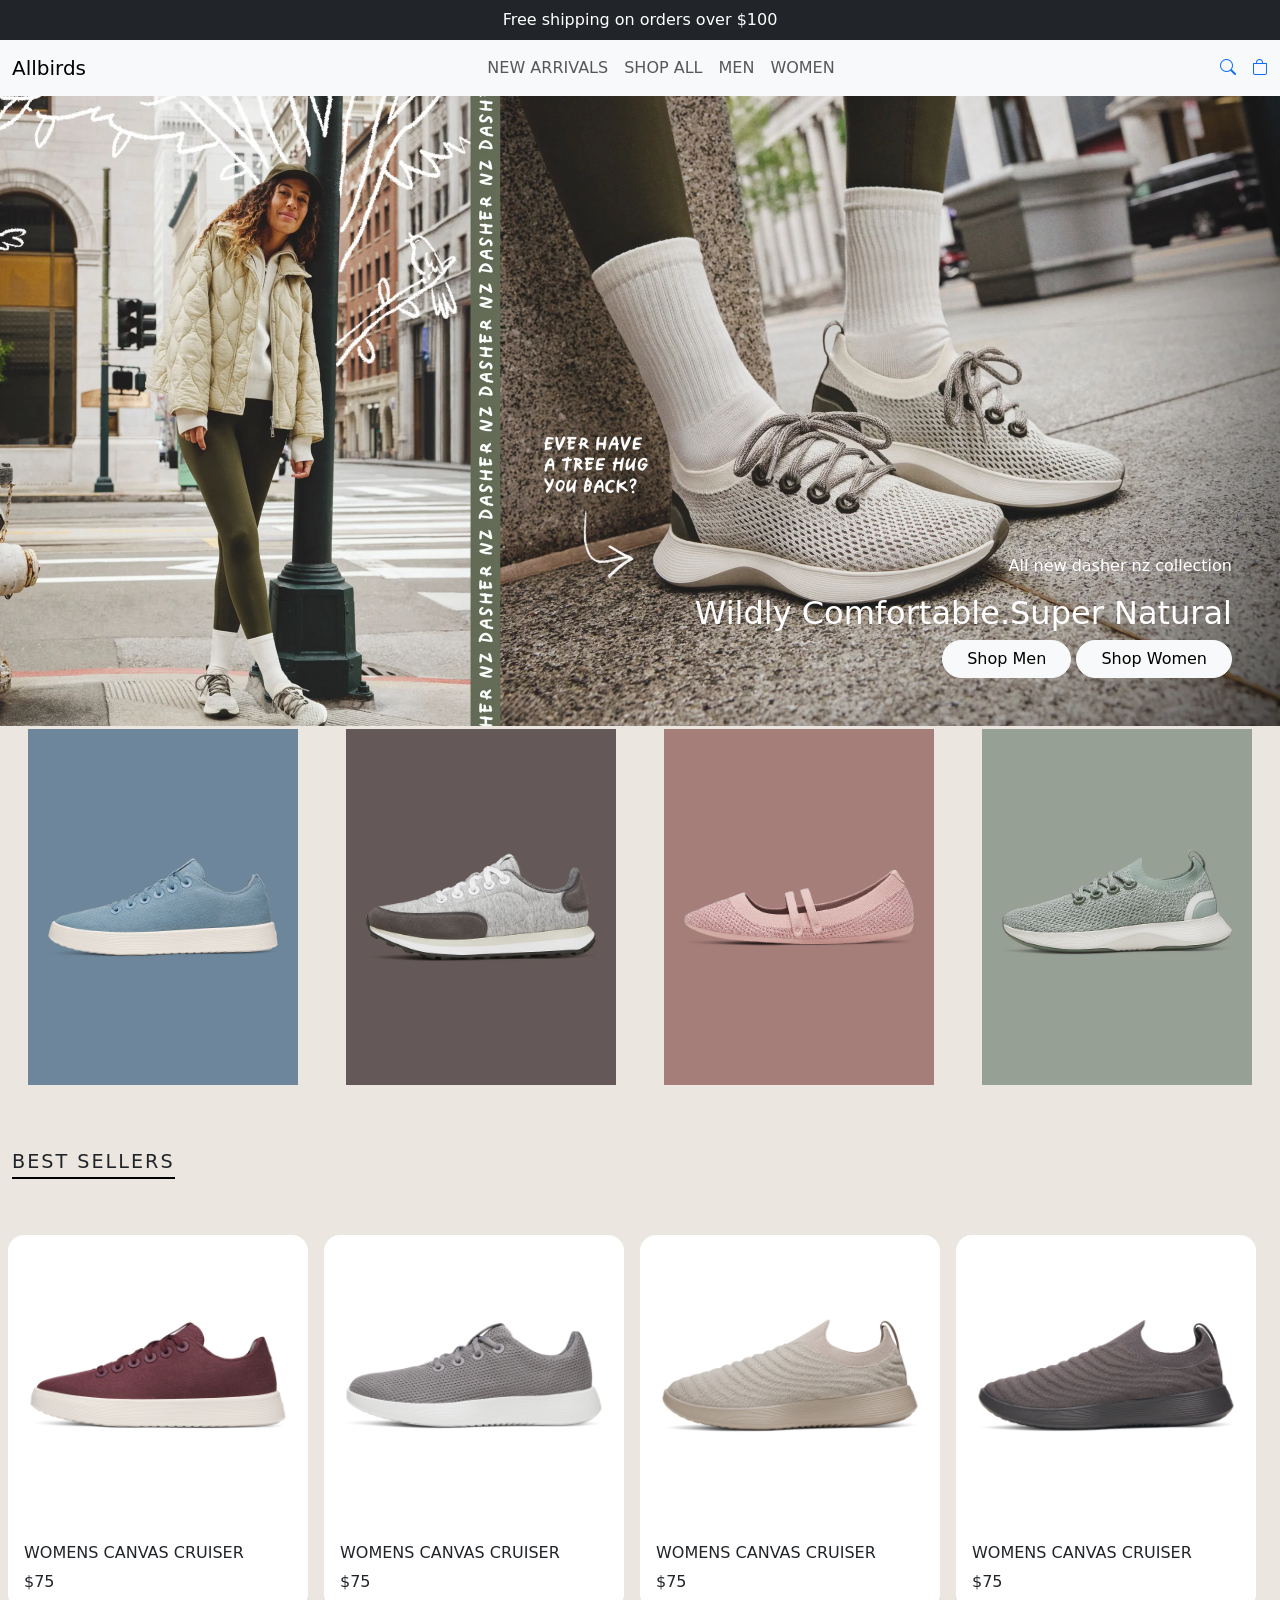
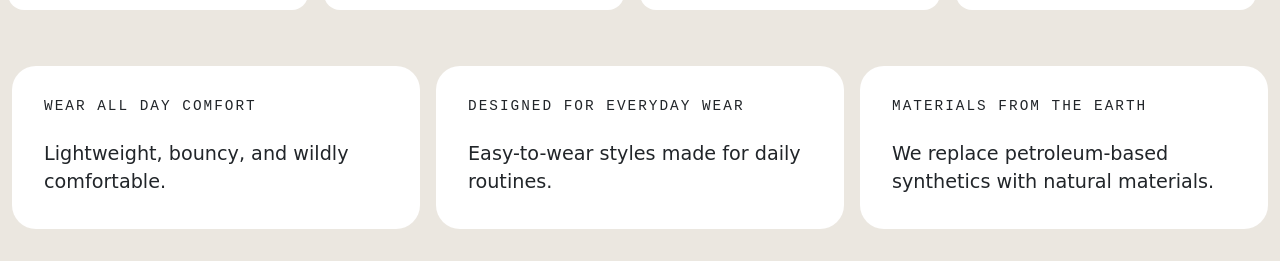
==== assignment-2/index.html @ 514717ff "Add assignment 2" ====
<!DOCTYPE html>
<html lang="en">
<head>
    <meta charset="UTF-8">
    <meta name="viewport" content="width=device-width, initial-scale=1.0">
    <title>Allbirds Clone</title>
    <link href="https://cdn.jsdelivr.net/npm/bootstrap@5.3.3/dist/css/bootstrap.min.css" rel="stylesheet">
    <link rel="stylesheet" href="style.css">
    <link rel="stylesheet" href="https://cdn.jsdelivr.net/npm/bootstrap-icons@1.11.3/font/bootstrap-icons.min.css">
</head>
<body>
    <header>
        <div class="bg-dark text-white text-center py-2"> Free shipping on orders over $100</div>
        <nav class="navbar navbar-expand-lg bg-light"> 
           <div class="container-fluid">
            
            <button class="navbar-toggler" type="button" data-bs-toggle="collapse" data-bs-target="#navbarSupportedContent" aria-controls="navbarSupportedContent" aria-expanded="false" aria-label="Toggle navigation">
                 <span class="navbar-toggler-icon"></span>
            </button>
            <a class="navbar-brand" href="#">Allbirds</a>
            <div class="collapse navbar-collapse" id="navbarSupportedContent">
                <ul class="navbar-nav mx-auto mb-2 mb-lg-0">
                    <li class="nav-item"><a class="nav-link" href="#">NEW ARRIVALS</a></li>
                    <li class="nav-item"><a class="nav-link" href="#">SHOP ALL</a></li>
                    <li class="nav-item"><a class="nav-link" href="#">MEN</a></li>
                    <li class="nav-item"><a class="nav-link" href="#">WOMEN</a></li>
                </ul>
            </div>
            <div class="d-flex gap-3">
                <a href="#"><i class="bi bi-search"></i></a>
                <a href="#"><i class="bi bi-bag"></i></a>
            </div>
            
        </div>
            
        </nav>
    </header>

    <main>
        <section class="hero d-flex align-items-end justify-content-end">
            <div class="text-end p-5">
                <p>All new dasher nz collection</p>
                <h2>Wildly Comfortable.Super Natural</h2>
                <div>
                    <a class="btn btn-light rounded-pill px-4" href="#">Shop Men</a>
                    <a class="btn btn-light rounded-pill px-4" href="#">Shop Women</a>
                </div>
            </div>
        </section>
        <section>
            <div class="container-fluid">
                 <div class="row row-cols-1 row-cols-md-2 row-cols-lg-4 g-3">
                    <div class="col">
                        <div class="tile tile-blue"><img src="images/shoe1.webp" alt="Blue sneaker" class="img-fluid px-3">
                        <a class="btn btn-outline-light rounded-pill" href="#">Shop Men</a>
                        </div>
                    </div>
                    <div class="col">
                        <div class="tile tile-brown"><img src="images/shoe2.webp" alt="" class="img-fluid px-3">
                        <a class="btn btn-outline-light rounded-pill" href="#">Shop Men</a>
                        </div>
                    </div>
                    <div class="col">
                        <div class="tile tile-pink"><img src="images/shoe3.webp" alt="" class="img-fluid px-3">
                        <a class="btn btn-outline-light rounded-pill" href="#">Shop Men</a>
                        </div>
                    </div>
                    <div class="col">
                        <div class="tile tile-green"><img src="images/shoe4.webp" alt="" class="img-fluid px-3">
                        <a class="btn btn-outline-light rounded-pill" href="#">Shop Men</a>
                        </div>
                    </div>
                </div>
        </div>
        </section>
            <section class="best-sellers">
                <div class="container-fluid">
                    <div class="row">
                        <div class="col">
                            <h2>BEST SELLERS</h2>
                        </div>
                    <div class="row row-cols-1 row-cols-md-2 row-cols-lg-4 g-3 flex-nowrap overflow-x-auto">
                        <div class="col">
                            <div class="card">
                                <img src="images/best seller1.webp" class="card-img-top" alt="WOMENS CANVAS CRUISER">
                                <div class="card-body">
                                    <h5 class="card-title">WOMENS CANVAS CRUISER</h5>
                                    <p class="card-text">$75</p>
                                </div>
                            </div>
                        </div>
                        <div class="col">
                            <div class="card">
                                <img src="images/best seller2.webp" class="card-img-top" alt="WOMENS CANVAS CRUISER">
                                <div class="card-body">
                                    <h5 class="card-title">WOMENS CANVAS CRUISER</h5>
                                    <p class="card-text">$75</p>
                                </div>
                            </div>
                        </div>
                        <div class="col">
                            <div class="card">
                                <img src="images/best seller3.webp" class="card-img-top" alt="WOMENS CANVAS CRUISER">
                                <div class="card-body">
                                    <h5 class="card-title">WOMENS CANVAS CRUISER</h5>
                                    <p class="card-text">$75</p>
                                </div>
                            </div>
                        </div>
                        <div class="col">
                            <div class="card">
                                <img src="images/best seller4.webp" class="card-img-top" alt="WOMENS CANVAS CRUISER">
                                <div class="card-body">
                                    <h5 class="card-title">WOMENS CANVAS CRUISER</h5>
                                    <p class="card-text">$75</p>
                                </div>
                            </div>
                        </div>
                        <div class="col">
                            <div class="card">
                                <img src="images/best seller4.webp" class="card-img-top" alt="WOMENS CANVAS CRUISER">
                                <div class="card-body">
                                    <h5 class="card-title">WOMENS CANVAS CRUISER</h5>
                                    <p class="card-text">$75</p>
                                </div>
                            </div>
                        </div>

                    </div>
                </div>
            </section>
            <section class="grid container-fluid row row-cols-1 row-cols-md-2 row-cols-lg-3 g-3">
                <div class="col" >
                    <div class="background-image">
                        <img src="" alt="">
                    </div>

                </div>
                <div class="col"></div>
                <div class="col"></div>
            </section>
<section class="info-section">
    <div class="container-fluid">
        <div class="row row-cols-1 row-cols-md-2 row-cols-lg-3 g-3">
            <div class="col">
                <div class="info-card">
                    <h5>Wear all day comfort</h5>
                    <p>Lightweight, bouncy, and wildly comfortable.</p>
                </div>
            </div>
            <div class="col">
                <div class="info-card">
                    <h5>Designed for everyday wear</h5>
                    <p>Easy-to-wear styles made for daily routines.</p>
                </div>
            </div>
            <div class="col">
                <div class="info-card">
                    <h5>Materials from the earth</h5>
                    <p>We replace petroleum-based synthetics with natural materials.</p>
                </div>
            </div>
        </div>
    </div>
</section>





            
            
    </main>

    <footer>
    </footer>

    <script src="https://cdn.jsdelivr.net/npm/bootstrap@5.3.3/dist/js/bootstrap.bundle.min.js"></script>
</body>
</html>
---- assignment-2/style.css ----
.hero{
    background-image: url("images/hero.webp");
    background-size: cover;
    background-position: center;
    height: 70vh;
    color: #fff;
}
.body {
    background-color: #fef3c6;
}
.tile {
    height: 400px;
    border-radius: 24px;
    display: flex;
    flex-direction: column;
    align-items: center;
    justify-content: center;
    position: relative;
    overflow: hidden;
    transition: border-radius 0.3s;
}
.tile:hover { border-radius: 50%; }
.tile .btn { opacity: 0; }
.tile:hover .btn { opacity: 1; }
@media (max-width: 768px) { .tile .btn { opacity: 1; } }
body {
    background-color: #ebe7e0;
}

.best-sellers h2 {
    display: inline-block;
    font-size: 1.2rem;
    text-transform: uppercase;
    letter-spacing: 2px;
    border-bottom: 2px solid #000;
    padding-bottom: 4px;
    margin: 24px 0;
}

.best-sellers .card {
    border: none;
    background-color:#fff;
    border-radius: 16px;
}

.best-sellers .card-img-top {
    height: 280px;
    object-fit: cover;
    border-radius: 16px;
}

.best-sellers .card-title {
    font-size: 1rem;
    margin-top: 12px;
}

.best-sellers .btn {
    border-radius: 50px;
}
.info-section {
    margin: 32px 0;
}

.info-card {
    background-color: #fff;
    border-radius: 24px;
    padding: 32px;
    height: 100%;
}

.info-card h5 {
    font-family: monospace;
    font-size: 0.9rem;
    text-transform: uppercase;
    letter-spacing: 2px;
    margin-bottom: 24px;
}

.info-card p {
    font-size: 1.2rem;
    margin: 0;
}
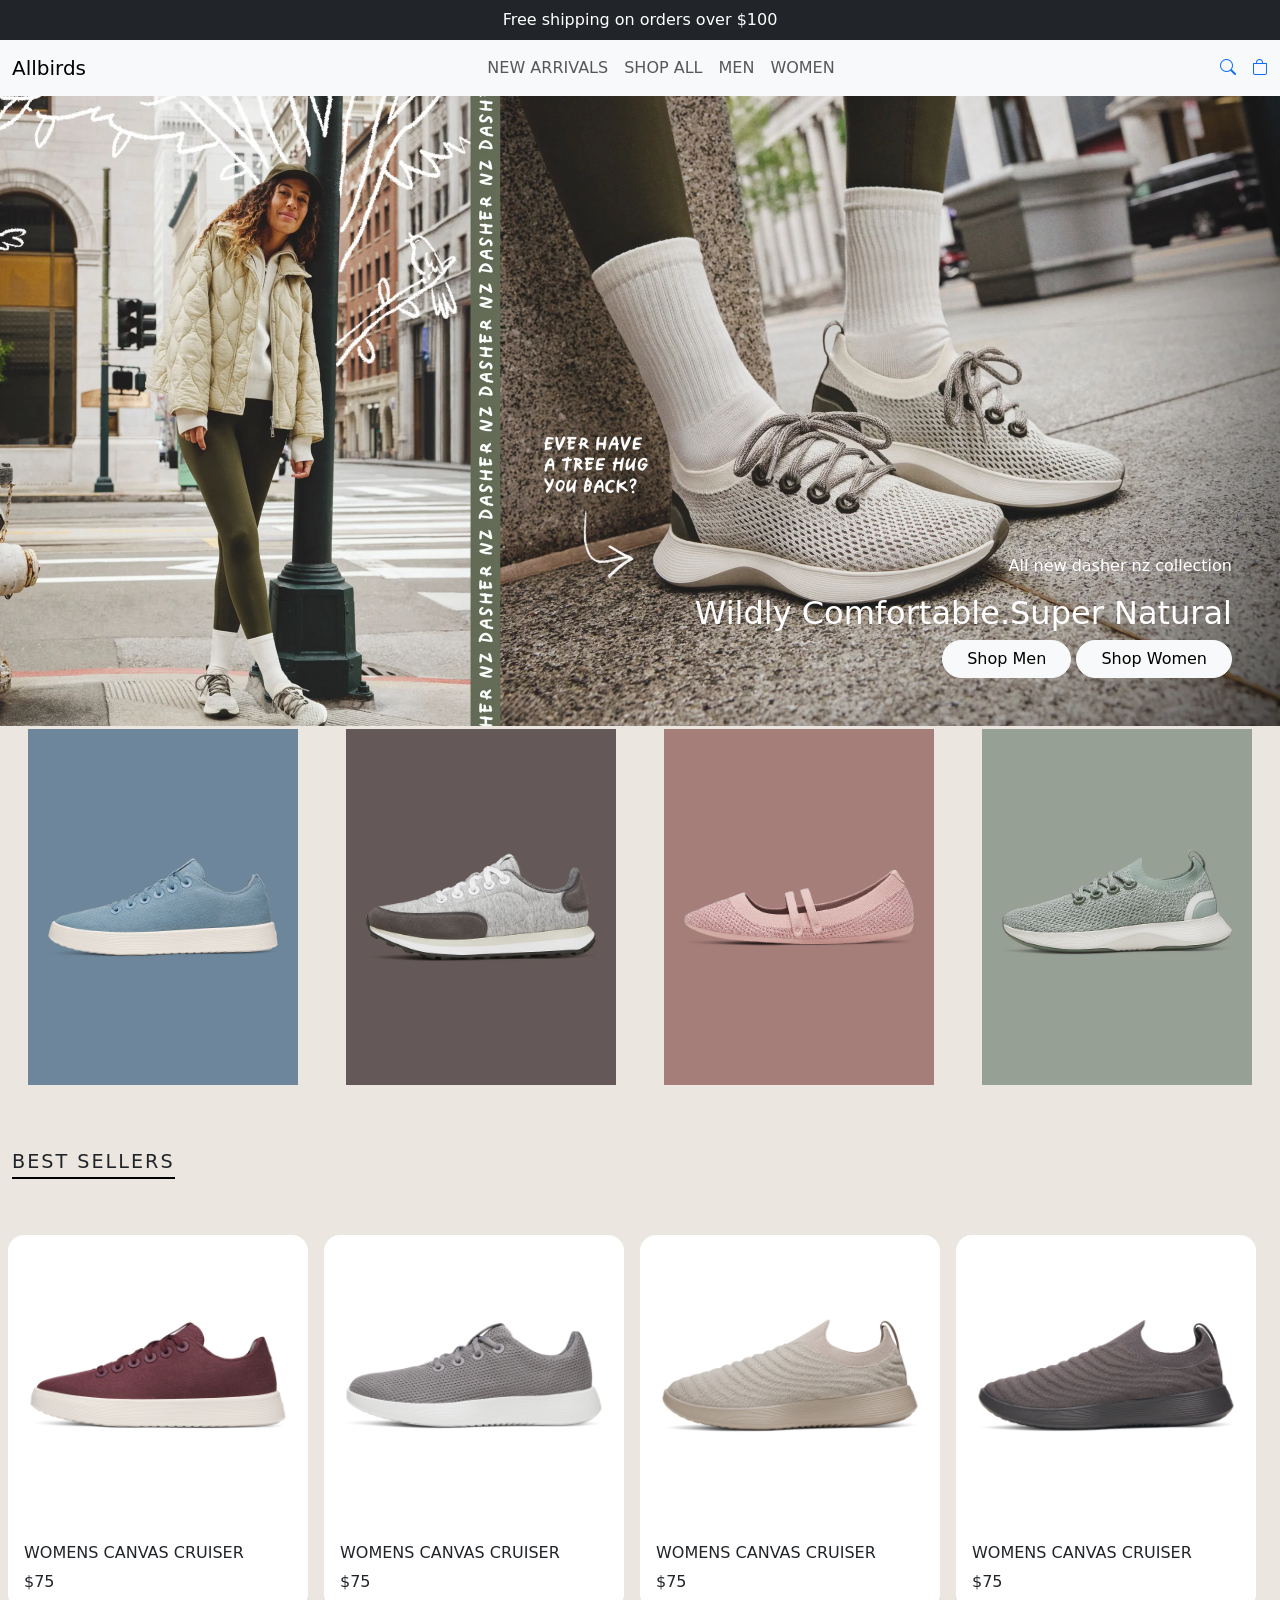
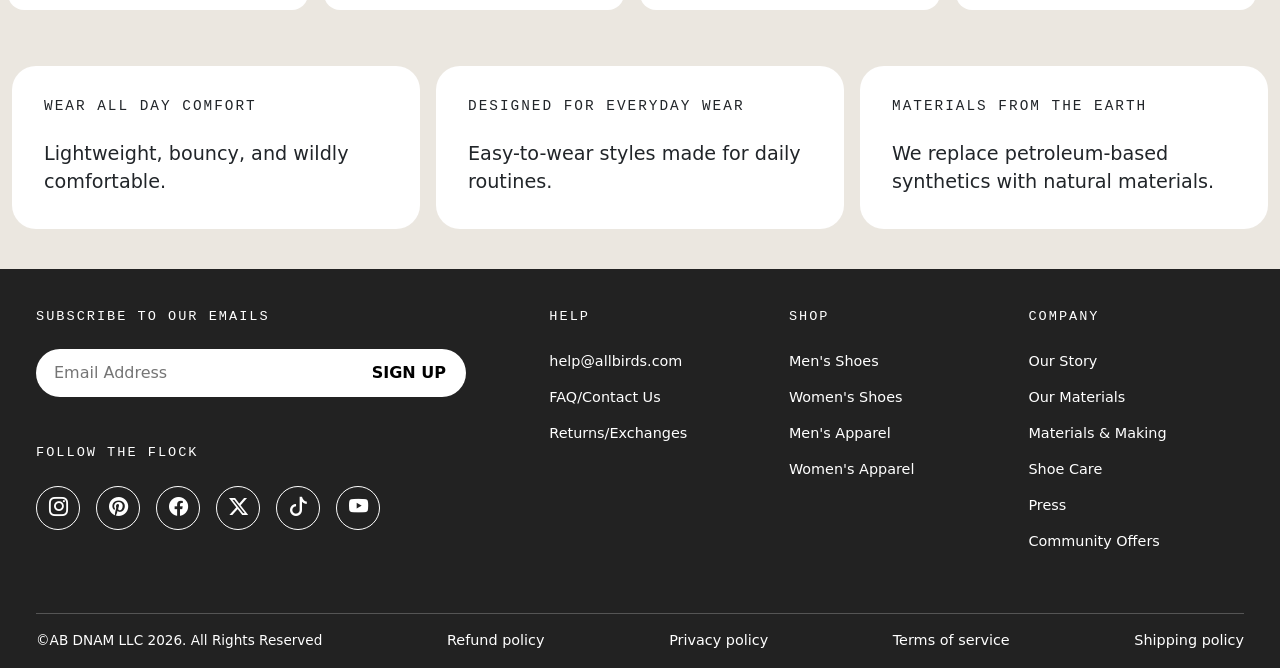
==== commit 662b7e8d: "add footer" ====
--- a/assignment-2/index.html
+++ b/assignment-2/index.html
@@ -171,10 +171,70 @@
             
             
     </main>
-
-    <footer>
-    </footer>
-
+<footer class="site-footer">
+    <div class="container-fluid">
+        <div class="row g-4">
+            <div class="col-12 col-lg-5">
+                <h5>Subscribe to our emails</h5>
+                <form class="signup">
+                    <input class="signup-input" type="email" placeholder="Email Address">
+                    <button class="signup-btn" type="button">Sign Up</button>
+                </form>
+
+                <h5 class="follow-heading">Follow the flock</h5>
+                <div class="d-flex gap-3">
+                    <a class="social" href="#"><i class="bi bi-instagram"></i></a>
+                    <a class="social" href="#"><i class="bi bi-pinterest"></i></a>
+                    <a class="social" href="#"><i class="bi bi-facebook"></i></a>
+                    <a class="social" href="#"><i class="bi bi-twitter-x"></i></a>
+                    <a class="social" href="#"><i class="bi bi-tiktok"></i></a>
+                    <a class="social" href="#"><i class="bi bi-youtube"></i></a>
+                </div>
+            </div>
+
+            <div class="col-12 col-lg-7">
+                <div class="row row-cols-1 row-cols-md-3 g-4">
+                    <div class="col">
+                        <h5>Help</h5>
+                        <ul>
+                            <li><a href="#">help@allbirds.com</a></li>
+                            <li><a href="#">FAQ/Contact Us</a></li>
+                            <li><a href="#">Returns/Exchanges</a></li>
+                        </ul>
+                    </div>
+                    <div class="col">
+                        <h5>Shop</h5>
+                        <ul>
+                            <li><a href="#">Men's Shoes</a></li>
+                            <li><a href="#">Women's Shoes</a></li>
+                            <li><a href="#">Men's Apparel</a></li>
+                            <li><a href="#">Women's Apparel</a></li>
+                        </ul>
+                    </div>
+                    <div class="col">
+                        <h5>Company</h5>
+                        <ul>
+                            <li><a href="#">Our Story</a></li>
+                            <li><a href="#">Our Materials</a></li>
+                            <li><a href="#">Materials &amp; Making</a></li>
+                            <li><a href="#">Shoe Care</a></li>
+                            <li><a href="#">Press</a></li>
+                            <li><a href="#">Community Offers</a></li>
+                        </ul>
+                    </div>
+                </div>
+            </div>
+        </div>
+
+        <div class="footer-bottom d-flex flex-wrap justify-content-between gap-3">
+            <span>&copy;AB DNAM LLC 2026. All Rights Reserved</span>
+            <a href="#">Refund policy</a>
+            <a href="#">Privacy policy</a>
+            <a href="#">Terms of service</a>
+            <a href="#">Shipping policy</a>
+        </div>
+    </div>
+</footer>
     <script src="https://cdn.jsdelivr.net/npm/bootstrap@5.3.3/dist/js/bootstrap.bundle.min.js"></script>
 </body>
 </html>
--- a/assignment-2/style.css
+++ b/assignment-2/style.css
@@ -79,4 +79,86 @@
 .info-card p {
     font-size: 1.2rem;
     margin: 0;
+}
+.site-footer {
+    background-color: #222;
+    color: #fff;
+    padding: 40px 24px 16px;
+    margin-top: 40px;
+}
+
+.site-footer h5 {
+    font-family: monospace;
+    font-size: 0.85rem;
+    text-transform: uppercase;
+    letter-spacing: 2px;
+    margin-bottom: 24px;
+}
+
+.site-footer ul {
+    list-style: none;
+    padding: 0;
+    margin: 0;
+}
+
+.site-footer li {
+    margin-bottom: 12px;
+}
+
+.site-footer a {
+    color: #fff;
+    text-decoration: none;
+    font-size: 0.9rem;
+}
+
+.site-footer a:hover {
+    text-decoration: underline;
+}
+
+.signup {
+    display: flex;
+    background-color: #fff;
+    border-radius: 50px;
+    padding: 4px 4px 4px 16px;
+    max-width: 430px;
+}
+
+.signup-input {
+    flex: 1;
+    border: none;
+    outline: none;
+    font-size: 1rem;
+}
+
+.signup-btn {
+    border: none;
+    background: none;
+    font-weight: bold;
+    text-transform: uppercase;
+    padding: 8px 16px;
+}
+
+.follow-heading {
+    margin-top: 48px;
+}
+
+.social {
+    display: flex;
+    align-items: center;
+    justify-content: center;
+    width: 44px;
+    height: 44px;
+    border: 1px solid #fff;
+    border-radius: 50%;
+}
+
+.social i {
+    font-size: 1.2rem;
+}
+
+.footer-bottom {
+    margin-top: 48px;
+    padding-top: 16px;
+    border-top: 1px solid #555;
+    font-size: 0.85rem;
 }
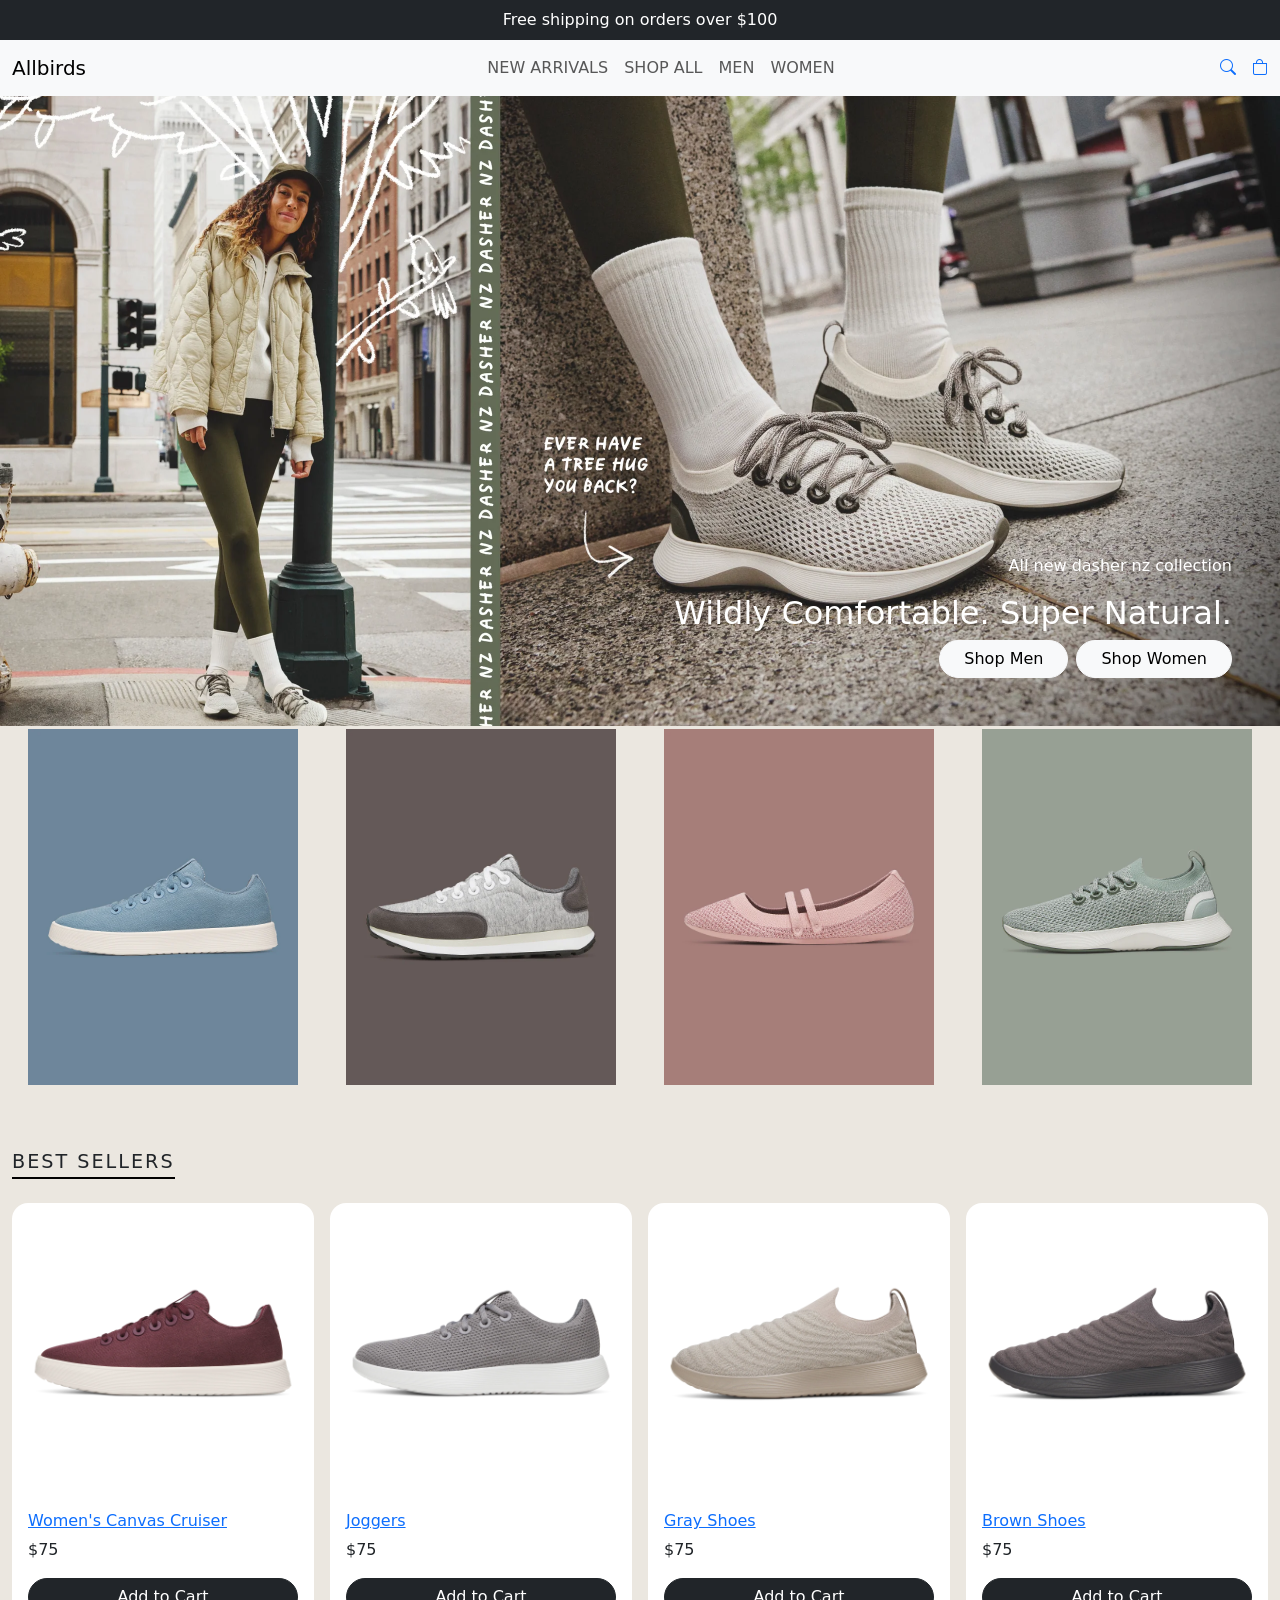
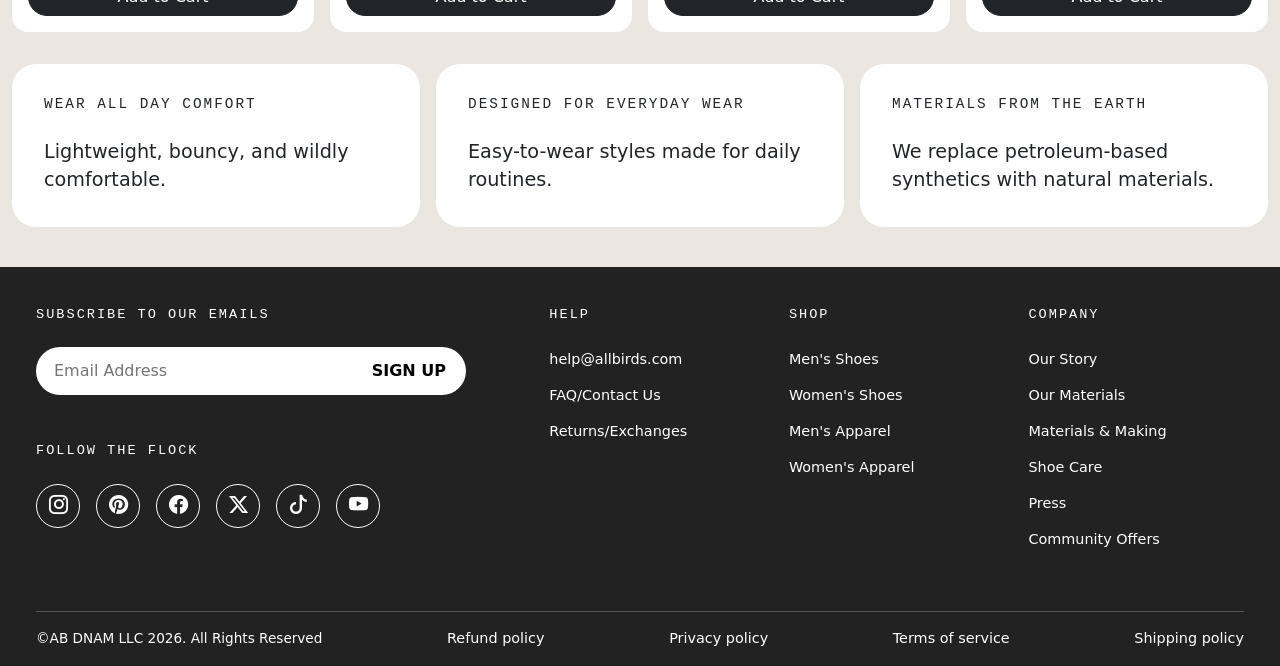
==== commit 9d915e0b: "final" ====
--- a/assignment-2/index.html
+++ b/assignment-2/index.html
@@ -10,29 +10,26 @@
 </head>
 <body>
     <header>
-        <div class="bg-dark text-white text-center py-2"> Free shipping on orders over $100</div>
-        <nav class="navbar navbar-expand-lg bg-light"> 
-           <div class="container-fluid">
-            
-            <button class="navbar-toggler" type="button" data-bs-toggle="collapse" data-bs-target="#navbarSupportedContent" aria-controls="navbarSupportedContent" aria-expanded="false" aria-label="Toggle navigation">
-                 <span class="navbar-toggler-icon"></span>
-            </button>
-            <a class="navbar-brand" href="#">Allbirds</a>
-            <div class="collapse navbar-collapse" id="navbarSupportedContent">
-                <ul class="navbar-nav mx-auto mb-2 mb-lg-0">
-                    <li class="nav-item"><a class="nav-link" href="#">NEW ARRIVALS</a></li>
-                    <li class="nav-item"><a class="nav-link" href="#">SHOP ALL</a></li>
-                    <li class="nav-item"><a class="nav-link" href="#">MEN</a></li>
-                    <li class="nav-item"><a class="nav-link" href="#">WOMEN</a></li>
-                </ul>
-            </div>
-            <div class="d-flex gap-3">
-                <a href="#"><i class="bi bi-search"></i></a>
-                <a href="#"><i class="bi bi-bag"></i></a>
-            </div>
-            
-        </div>
-            
+        <div class="bg-dark text-white text-center py-2">Free shipping on orders over $100</div>
+        <nav class="navbar navbar-expand-lg bg-light">
+            <div class="container-fluid">
+                <button class="navbar-toggler" type="button" data-bs-toggle="collapse" data-bs-target=".navbar-collapse" aria-expanded="false" aria-label="Toggle navigation">
+                    <span class="navbar-toggler-icon"></span>
+                </button>
+                <a class="navbar-brand" href="index.html">Allbirds</a>
+                <div class="collapse navbar-collapse">
+                    <ul class="navbar-nav mx-auto mb-2 mb-lg-0">
+                        <li class="nav-item"><a class="nav-link" href="#">NEW ARRIVALS</a></li>
+                        <li class="nav-item"><a class="nav-link" href="#">SHOP ALL</a></li>
+                        <li class="nav-item"><a class="nav-link" href="#">MEN</a></li>
+                        <li class="nav-item"><a class="nav-link" href="#">WOMEN</a></li>
+                    </ul>
+                </div>
+                <div class="d-flex gap-3">
+                    <a href="#"><i class="bi bi-search"></i></a>
+                    <a href="#"><i class="bi bi-bag"></i></a>
+                </div>
+            </div>
         </nav>
     </header>
 
@@ -40,201 +37,224 @@
         <section class="hero d-flex align-items-end justify-content-end">
             <div class="text-end p-5">
                 <p>All new dasher nz collection</p>
-                <h2>Wildly Comfortable.Super Natural</h2>
-                <div>
+                <h1 class="fs-2">Wildly Comfortable. Super Natural.</h1>
+                <div class="d-flex gap-2 justify-content-end">
                     <a class="btn btn-light rounded-pill px-4" href="#">Shop Men</a>
                     <a class="btn btn-light rounded-pill px-4" href="#">Shop Women</a>
                 </div>
             </div>
         </section>
+
         <section>
             <div class="container-fluid">
-                 <div class="row row-cols-1 row-cols-md-2 row-cols-lg-4 g-3">
-                    <div class="col">
-                        <div class="tile tile-blue"><img src="images/shoe1.webp" alt="Blue sneaker" class="img-fluid px-3">
-                        <a class="btn btn-outline-light rounded-pill" href="#">Shop Men</a>
-                        </div>
-                    </div>
-                    <div class="col">
-                        <div class="tile tile-brown"><img src="images/shoe2.webp" alt="" class="img-fluid px-3">
-                        <a class="btn btn-outline-light rounded-pill" href="#">Shop Men</a>
-                        </div>
-                    </div>
-                    <div class="col">
-                        <div class="tile tile-pink"><img src="images/shoe3.webp" alt="" class="img-fluid px-3">
-                        <a class="btn btn-outline-light rounded-pill" href="#">Shop Men</a>
-                        </div>
-                    </div>
-                    <div class="col">
-                        <div class="tile tile-green"><img src="images/shoe4.webp" alt="" class="img-fluid px-3">
-                        <a class="btn btn-outline-light rounded-pill" href="#">Shop Men</a>
-                        </div>
-                    </div>
-                </div>
+                <div class="row row-cols-1 row-cols-md-2 row-cols-lg-4 g-3">
+                    <div class="col">
+                        <div class="tile tile-blue">
+                            <img src="images/shoe1.webp" alt="Blue sneaker" class="img-fluid px-3">
+                            <a class="btn btn-outline-light rounded-pill" href="#">Shop Men</a>
+                        </div>
+                    </div>
+                    <div class="col">
+                        <div class="tile tile-brown">
+                            <img src="images/shoe2.webp" alt="Gray and brown sneaker" class="img-fluid px-3">
+                            <a class="btn btn-outline-light rounded-pill" href="#">Mens</a>
+                        </div>
+                    </div>
+                    <div class="col">
+                        <div class="tile tile-pink">
+                            <img src="images/shoe3.webp" alt="Pink flat shoe" class="img-fluid px-3">
+                            <a class="btn btn-outline-light rounded-pill" href="#">Womens</a>
+                        </div>
+                    </div>
+                    <div class="col">
+                        <div class="tile tile-green">
+                            <img src="images/shoe4.webp" alt="Green knit sneaker" class="img-fluid px-3">
+                            <a class="btn btn-outline-light rounded-pill" href="#">Best Sellers</a>
+                        </div>
+                    </div>
+                </div>
+            </div>
+        </section>
+
+        <section class="best-sellers">
+            <div class="container-fluid">
+                <h2>BEST SELLERS</h2>
+                <div class="row row-cols-1 row-cols-md-2 row-cols-lg-4 g-3 flex-nowrap overflow-x-auto">
+                    <div class="col">
+                        <div class="card">
+                            <img src="images/best seller1.webp" class="card-img-top" alt="Women's canvas cruiser sneaker">
+                            <div class="card-body">
+                                <h5 class="card-title"><a href="product.html">Women's Canvas Cruiser</a></h5>
+                                <p class="card-text">$75</p>
+                                <a class="btn btn-dark rounded-pill w-100" href="#">Add to Cart</a>
+                            </div>
+                        </div>
+                    </div>
+                    <div class="col">
+                        <div class="card">
+                            <img src="images/best seller2.webp" class="card-img-top" alt="Jogger shoes">
+                            <div class="card-body">
+                                <h5 class="card-title"><a href="product.html">Joggers</a></h5>
+                                <p class="card-text">$75</p>
+                                <a class="btn btn-dark rounded-pill w-100" href="#">Add to Cart</a>
+                            </div>
+                        </div>
+                    </div>
+                    <div class="col">
+                        <div class="card">
+                            <img src="images/best seller3.webp" class="card-img-top" alt="Gray shoes">
+                            <div class="card-body">
+                                <h5 class="card-title"><a href="product.html">Gray Shoes</a></h5>
+                                <p class="card-text">$75</p>
+                                <a class="btn btn-dark rounded-pill w-100" href="#">Add to Cart</a>
+                            </div>
+                        </div>
+                    </div>
+                    <div class="col">
+                        <div class="card">
+                            <img src="images/best seller4.webp" class="card-img-top" alt="Brown shoes">
+                            <div class="card-body">
+                                <h5 class="card-title"><a href="product.html">Brown Shoes</a></h5>
+                                <p class="card-text">$75</p>
+                                <a class="btn btn-dark rounded-pill w-100" href="#">Add to Cart</a>
+                            </div>
+                        </div>
+                    </div>
+                    <div class="col">
+                        <div class="card">
+                            <img src="images/shoe4.webp" class="card-img-top" alt="Green knit sneaker">
+                            <div class="card-body">
+                                <h5 class="card-title"><a href="product.html">Women's Green Sneaker</a></h5>
+                                <p class="card-text">$75</p>
+                                <a class="btn btn-dark rounded-pill w-100" href="#">Add to Cart</a>
+                            </div>
+                        </div>
+                    </div>
+                    <div class="col">
+                        <div class="card">
+                            <img src="images/shoe3.webp" class="card-img-top" alt="Pink flat shoes">
+                            <div class="card-body">
+                                <h5 class="card-title"><a href="product.html">Women's Pink Shoes</a></h5>
+                                <p class="card-text">$35</p>
+                                <a class="btn btn-dark rounded-pill w-100" href="#">Add to Cart</a>
+                            </div>
+                        </div>
+                    </div>
+                    <div class="col">
+                        <div class="card">
+                            <img src="images/shoe2.webp" class="card-img-top" alt="Gray and brown runner">
+                            <div class="card-body">
+                                <h5 class="card-title"><a href="product.html">Women's Runners</a></h5>
+                                <p class="card-text">$65</p>
+                                <a class="btn btn-dark rounded-pill w-100" href="#">Add to Cart</a>
+                            </div>
+                        </div>
+                    </div>
+                    <div class="col">
+                        <div class="card">
+                            <img src="images/shoe1.webp" class="card-img-top" alt="Blue sneaker">
+                            <div class="card-body">
+                                <h5 class="card-title"><a href="product.html">Blue Shoes</a></h5>
+                                <p class="card-text">$75</p>
+                                <a class="btn btn-dark rounded-pill w-100" href="#">Add to Cart</a>
+                            </div>
+                        </div>
+                    </div>
+                </div>
+            </div>
+        </section>
+
+        <section class="info-section">
+            <div class="container-fluid">
+                <div class="row row-cols-1 row-cols-md-2 row-cols-lg-3 g-3">
+                    <div class="col">
+                        <div class="info-card">
+                            <h5>Wear all day comfort</h5>
+                            <p>Lightweight, bouncy, and wildly comfortable.</p>
+                        </div>
+                    </div>
+                    <div class="col">
+                        <div class="info-card">
+                            <h5>Designed for everyday wear</h5>
+                            <p>Easy-to-wear styles made for daily routines.</p>
+                        </div>
+                    </div>
+                    <div class="col">
+                        <div class="info-card">
+                            <h5>Materials from the earth</h5>
+                            <p>We replace petroleum-based synthetics with natural materials.</p>
+                        </div>
+                    </div>
+                </div>
+            </div>
+        </section>
+    </main>
+
+    <footer class="site-footer">
+        <div class="container-fluid">
+            <div class="row g-4">
+                <div class="col-12 col-lg-5">
+                    <h5>Subscribe to our emails</h5>
+                    <form class="signup">
+                        <input class="signup-input" type="email" placeholder="Email Address">
+                        <button class="signup-btn" type="button">Sign Up</button>
+                    </form>
+
+                    <h5 class="follow-heading">Follow the flock</h5>
+                    <div class="d-flex gap-3">
+                        <a class="social" href="#"><i class="bi bi-instagram"></i></a>
+                        <a class="social" href="#"><i class="bi bi-pinterest"></i></a>
+                        <a class="social" href="#"><i class="bi bi-facebook"></i></a>
+                        <a class="social" href="#"><i class="bi bi-twitter-x"></i></a>
+                        <a class="social" href="#"><i class="bi bi-tiktok"></i></a>
+                        <a class="social" href="#"><i class="bi bi-youtube"></i></a>
+                    </div>
+                </div>
+
+                <div class="col-12 col-lg-7">
+                    <div class="row row-cols-1 row-cols-md-3 g-4">
+                        <div class="col">
+                            <h5>Help</h5>
+                            <ul>
+                                <li><a href="#">help@allbirds.com</a></li>
+                                <li><a href="#">FAQ/Contact Us</a></li>
+                                <li><a href="#">Returns/Exchanges</a></li>
+                            </ul>
+                        </div>
+                        <div class="col">
+                            <h5>Shop</h5>
+                            <ul>
+                                <li><a href="#">Men's Shoes</a></li>
+                                <li><a href="#">Women's Shoes</a></li>
+                                <li><a href="#">Men's Apparel</a></li>
+                                <li><a href="#">Women's Apparel</a></li>
+                            </ul>
+                        </div>
+                        <div class="col">
+                            <h5>Company</h5>
+                            <ul>
+                                <li><a href="#">Our Story</a></li>
+                                <li><a href="#">Our Materials</a></li>
+                                <li><a href="#">Materials &amp; Making</a></li>
+                                <li><a href="#">Shoe Care</a></li>
+                                <li><a href="#">Press</a></li>
+                                <li><a href="#">Community Offers</a></li>
+                            </ul>
+                        </div>
+                    </div>
+                </div>
+            </div>
+
+            <div class="footer-bottom d-flex flex-wrap justify-content-between gap-3">
+                <span>&copy;AB DNAM LLC 2026. All Rights Reserved</span>
+                <a href="#">Refund policy</a>
+                <a href="#">Privacy policy</a>
+                <a href="#">Terms of service</a>
+                <a href="#">Shipping policy</a>
+            </div>
         </div>
-        </section>
-            <section class="best-sellers">
-                <div class="container-fluid">
-                    <div class="row">
-                        <div class="col">
-                            <h2>BEST SELLERS</h2>
-                        </div>
-                    <div class="row row-cols-1 row-cols-md-2 row-cols-lg-4 g-3 flex-nowrap overflow-x-auto">
-                        <div class="col">
-                            <div class="card">
-                                <img src="images/best seller1.webp" class="card-img-top" alt="WOMENS CANVAS CRUISER">
-                                <div class="card-body">
-                                    <h5 class="card-title">WOMENS CANVAS CRUISER</h5>
-                                    <p class="card-text">$75</p>
-                                </div>
-                            </div>
-                        </div>
-                        <div class="col">
-                            <div class="card">
-                                <img src="images/best seller2.webp" class="card-img-top" alt="WOMENS CANVAS CRUISER">
-                                <div class="card-body">
-                                    <h5 class="card-title">WOMENS CANVAS CRUISER</h5>
-                                    <p class="card-text">$75</p>
-                                </div>
-                            </div>
-                        </div>
-                        <div class="col">
-                            <div class="card">
-                                <img src="images/best seller3.webp" class="card-img-top" alt="WOMENS CANVAS CRUISER">
-                                <div class="card-body">
-                                    <h5 class="card-title">WOMENS CANVAS CRUISER</h5>
-                                    <p class="card-text">$75</p>
-                                </div>
-                            </div>
-                        </div>
-                        <div class="col">
-                            <div class="card">
-                                <img src="images/best seller4.webp" class="card-img-top" alt="WOMENS CANVAS CRUISER">
-                                <div class="card-body">
-                                    <h5 class="card-title">WOMENS CANVAS CRUISER</h5>
-                                    <p class="card-text">$75</p>
-                                </div>
-                            </div>
-                        </div>
-                        <div class="col">
-                            <div class="card">
-                                <img src="images/best seller4.webp" class="card-img-top" alt="WOMENS CANVAS CRUISER">
-                                <div class="card-body">
-                                    <h5 class="card-title">WOMENS CANVAS CRUISER</h5>
-                                    <p class="card-text">$75</p>
-                                </div>
-                            </div>
-                        </div>
-
-                    </div>
-                </div>
-            </section>
-            <section class="grid container-fluid row row-cols-1 row-cols-md-2 row-cols-lg-3 g-3">
-                <div class="col" >
-                    <div class="background-image">
-                        <img src="" alt="">
-                    </div>
-
-                </div>
-                <div class="col"></div>
-                <div class="col"></div>
-            </section>
-<section class="info-section">
-    <div class="container-fluid">
-        <div class="row row-cols-1 row-cols-md-2 row-cols-lg-3 g-3">
-            <div class="col">
-                <div class="info-card">
-                    <h5>Wear all day comfort</h5>
-                    <p>Lightweight, bouncy, and wildly comfortable.</p>
-                </div>
-            </div>
-            <div class="col">
-                <div class="info-card">
-                    <h5>Designed for everyday wear</h5>
-                    <p>Easy-to-wear styles made for daily routines.</p>
-                </div>
-            </div>
-            <div class="col">
-                <div class="info-card">
-                    <h5>Materials from the earth</h5>
-                    <p>We replace petroleum-based synthetics with natural materials.</p>
-                </div>
-            </div>
-        </div>
-    </div>
-</section>
-
-
-
-
-
-            
-            
-    </main>
-<footer class="site-footer">
-    <div class="container-fluid">
-        <div class="row g-4">
-            <div class="col-12 col-lg-5">
-                <h5>Subscribe to our emails</h5>
-                <form class="signup">
-                    <input class="signup-input" type="email" placeholder="Email Address">
-                    <button class="signup-btn" type="button">Sign Up</button>
-                </form>
-
-                <h5 class="follow-heading">Follow the flock</h5>
-                <div class="d-flex gap-3">
-                    <a class="social" href="#"><i class="bi bi-instagram"></i></a>
-                    <a class="social" href="#"><i class="bi bi-pinterest"></i></a>
-                    <a class="social" href="#"><i class="bi bi-facebook"></i></a>
-                    <a class="social" href="#"><i class="bi bi-twitter-x"></i></a>
-                    <a class="social" href="#"><i class="bi bi-tiktok"></i></a>
-                    <a class="social" href="#"><i class="bi bi-youtube"></i></a>
-                </div>
-            </div>
-
-            <div class="col-12 col-lg-7">
-                <div class="row row-cols-1 row-cols-md-3 g-4">
-                    <div class="col">
-                        <h5>Help</h5>
-                        <ul>
-                            <li><a href="#">help@allbirds.com</a></li>
-                            <li><a href="#">FAQ/Contact Us</a></li>
-                            <li><a href="#">Returns/Exchanges</a></li>
-                        </ul>
-                    </div>
-                    <div class="col">
-                        <h5>Shop</h5>
-                        <ul>
-                            <li><a href="#">Men's Shoes</a></li>
-                            <li><a href="#">Women's Shoes</a></li>
-                            <li><a href="#">Men's Apparel</a></li>
-                            <li><a href="#">Women's Apparel</a></li>
-                        </ul>
-                    </div>
-                    <div class="col">
-                        <h5>Company</h5>
-                        <ul>
-                            <li><a href="#">Our Story</a></li>
-                            <li><a href="#">Our Materials</a></li>
-                            <li><a href="#">Materials &amp; Making</a></li>
-                            <li><a href="#">Shoe Care</a></li>
-                            <li><a href="#">Press</a></li>
-                            <li><a href="#">Community Offers</a></li>
-                        </ul>
-                    </div>
-                </div>
-            </div>
-        </div>
-
-        <div class="footer-bottom d-flex flex-wrap justify-content-between gap-3">
-            <span>&copy;AB DNAM LLC 2026. All Rights Reserved</span>
-            <a href="#">Refund policy</a>
-            <a href="#">Privacy policy</a>
-            <a href="#">Terms of service</a>
-            <a href="#">Shipping policy</a>
-        </div>
-    </div>
-</footer>
+    </footer>
+
     <script src="https://cdn.jsdelivr.net/npm/bootstrap@5.3.3/dist/js/bootstrap.bundle.min.js"></script>
 </body>
-</html>+</html>
--- a/assignment-2/style.css
+++ b/assignment-2/style.css
@@ -161,4 +161,16 @@
     padding-top: 16px;
     border-top: 1px solid #555;
     font-size: 0.85rem;
+}
+.product-section {
+    margin: 40px 0;
+}
+
+.product-img {
+    border-radius: 16px;
+}
+
+.product-price {
+    font-size: 1.5rem;
+    font-weight: bold;
 }
